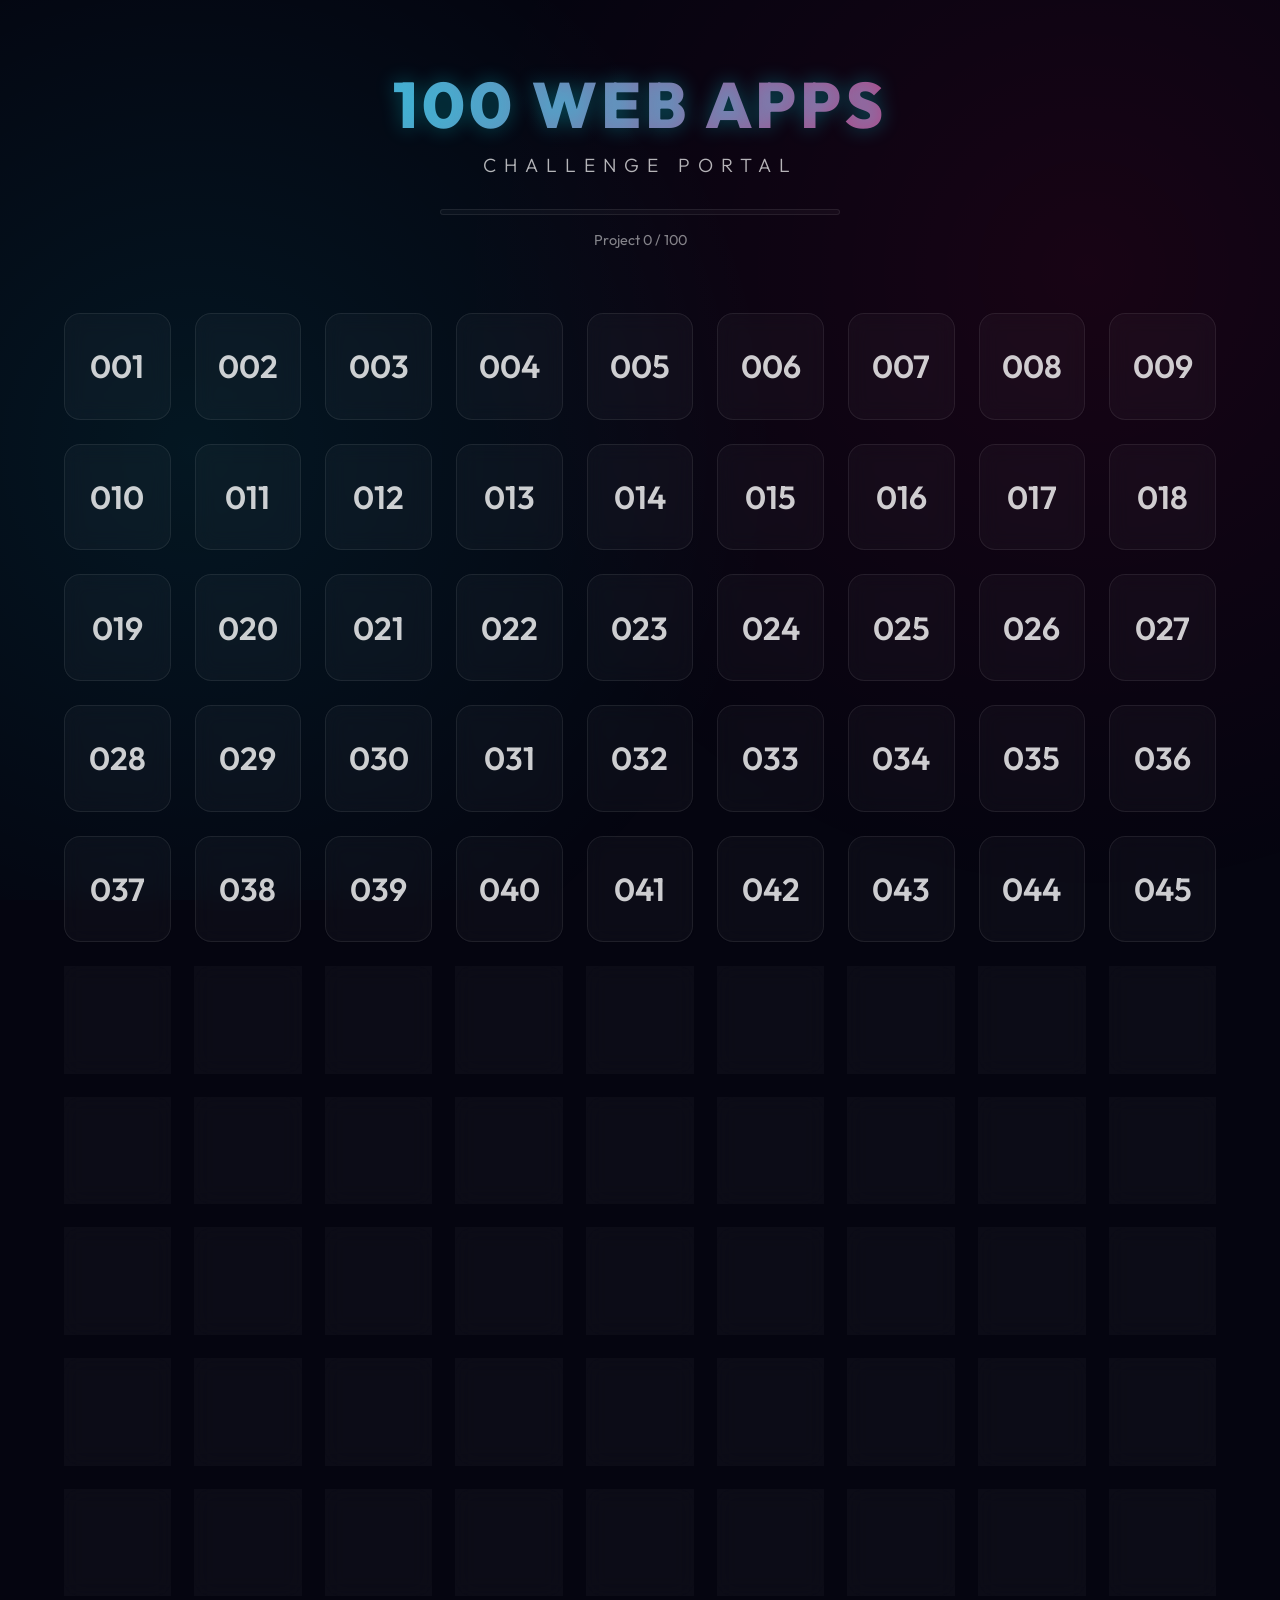
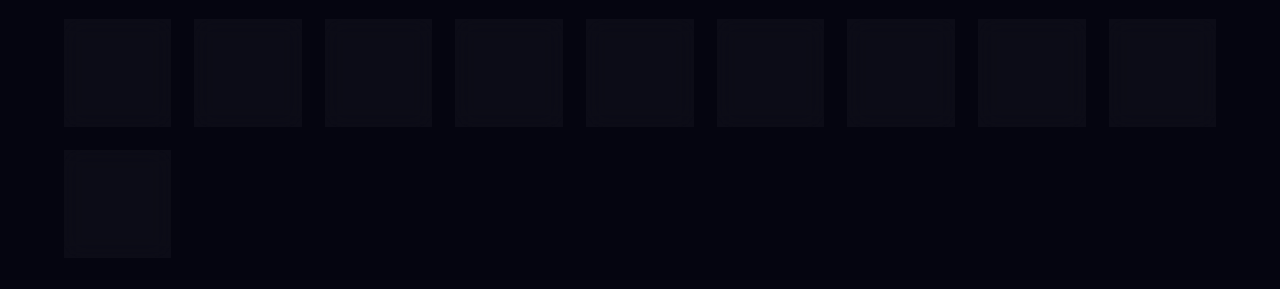
==== 000_portal/index.html @ 9a4ee741 "000_portalの作成" ====
<!DOCTYPE html>
<html lang="ja">
<head>
    <meta charset="UTF-8">
    <meta name="viewport" content="width=device-width, initial-scale=1.0">
    <title>100 Web Apps Challenge</title>
    <meta name="description" content="100日間で100個のウェブアプリを作成するチャレンジのポータルサイトです。">
    <link rel="preconnect" href="https://fonts.googleapis.com">
    <link rel="preconnect" href="https://fonts.gstatic.com" crossorigin>
    <link href="https://fonts.googleapis.com/css2?family=Outfit:wght@300;400;600;800&display=swap" rel="stylesheet">
    <link rel="stylesheet" href="style.css">
</head>
<body>
    <div class="background-animation"></div>
    
    <header class="header">
        <h1 class="title-glow">100 WEB APPS</h1>
        <p class="subtitle">CHALLENGE PORTAL</p>
        <div class="progress-container">
            <div class="progress-bar" id="progress-bar"></div>
        </div>
        <p class="progress-text">Project <span id="progress-count">0</span> / 100</p>
    </header>

    <main class="grid-container" id="app-grid">
        <!-- Javascriptで動的に100個のアイテムを生成 -->
    </main>

    <script src="script.js"></script>
</body>
</html>
---- 000_portal/style.css ----
:root {
    --bg-color: #050510;
    --primary-color: #00f0ff;
    --secondary-color: #ff0055;
    --text-color: #ffffff;
    --card-bg: rgba(255, 255, 255, 0.03);
    --card-border: rgba(255, 255, 255, 0.08);
    --card-hover: rgba(0, 240, 255, 0.15);
}

* {
    margin: 0;
    padding: 0;
    box-sizing: border-box;
    font-family: 'Outfit', sans-serif;
}

body {
    background-color: var(--bg-color);
    color: var(--text-color);
    min-height: 100vh;
    overflow-x: hidden;
    position: relative;
}

/* 動的な背景 */
.background-animation {
    position: fixed;
    top: 0;
    left: 0;
    width: 100vw;
    height: 100vh;
    z-index: -1;
    background: 
        radial-gradient(circle at 15% 50%, rgba(0, 240, 255, 0.08) 0%, transparent 50%),
        radial-gradient(circle at 85% 30%, rgba(255, 0, 85, 0.08) 0%, transparent 50%);
    animation: bgPulse 10s ease-in-out infinite alternate;
}

@keyframes bgPulse {
    0% { transform: scale(1); }
    100% { transform: scale(1.1); }
}

.header {
    text-align: center;
    padding: 4rem 2rem 2rem;
    position: relative;
    z-index: 1;
}

.title-glow {
    font-size: 4rem;
    font-weight: 800;
    letter-spacing: 4px;
    background: linear-gradient(to right, var(--primary-color), var(--secondary-color));
    -webkit-background-clip: text;
    -webkit-text-fill-color: transparent;
    text-shadow: 0 0 20px rgba(0, 240, 255, 0.3);
    margin-bottom: 0.5rem;
}

.subtitle {
    font-size: 1.2rem;
    font-weight: 300;
    letter-spacing: 8px;
    color: rgba(255, 255, 255, 0.7);
    margin-bottom: 2rem;
}

/* プログレスバー */
.progress-container {
    width: 100%;
    max-width: 400px;
    height: 6px;
    background: var(--card-bg);
    border-radius: 10px;
    margin: 0 auto 1rem;
    overflow: hidden;
    border: 1px solid var(--card-border);
}

.progress-bar {
    height: 100%;
    width: 0%; /* JSで更新 */
    background: linear-gradient(to right, var(--primary-color), #0066ff);
    box-shadow: 0 0 10px var(--primary-color);
    transition: width 1s cubic-bezier(0.4, 0, 0.2, 1);
}

.progress-text {
    font-size: 0.9rem;
    color: rgba(255, 255, 255, 0.5);
}

/* グリッドレイアウト */
.grid-container {
    display: grid;
    grid-template-columns: repeat(auto-fill, minmax(100px, 1fr));
    gap: 1.5rem;
    padding: 2rem 5%;
    max-width: 1400px;
    margin: 0 auto;
    position: relative;
    z-index: 1;
}

/* カードのデザイン (Glassmorphism) */
.app-card {
    position: relative;
    aspect-ratio: 1;
    display: flex;
    align-items: center;
    justify-content: center;
    text-decoration: none;
    background: var(--card-bg);
    backdrop-filter: blur(10px);
    -webkit-backdrop-filter: blur(10px);
    border: 1px solid var(--card-border);
    border-radius: 16px;
    transition: all 0.4s cubic-bezier(0.175, 0.885, 0.32, 1.275);
    overflow: hidden;
}

.app-card::before {
    content: '';
    position: absolute;
    top: 0;
    left: -100%;
    width: 50%;
    height: 100%;
    background: linear-gradient(
        to right,
        transparent,
        rgba(255, 255, 255, 0.1),
        transparent
    );
    transform: skewX(-20deg);
    transition: left 0.7s ease;
}

.app-card:hover {
    transform: translateY(-10px) scale(1.05);
    background: var(--card-hover);
    border-color: rgba(0, 240, 255, 0.4);
    box-shadow: 0 15px 30px rgba(0, 0, 0, 0.5), 0 0 20px rgba(0, 240, 255, 0.2);
}

.app-card:hover::before {
    left: 200%;
}

.card-number {
    font-size: 2rem;
    font-weight: 600;
    color: rgba(255, 255, 255, 0.8);
    transition: all 0.3s ease;
}

.app-card:hover .card-number {
    color: #fff;
    text-shadow: 0 0 10px var(--primary-color);
    transform: scale(1.2);
}

/* アニメーション表示用（JSでクラス追加） */
.app-card.fade-in {
    animation: fadeInRise 0.6s ease forwards;
    opacity: 0;
    transform: translateY(20px);
}

@keyframes fadeInRise {
    to {
        opacity: 1;
        transform: translateY(0);
    }
}

/* レスポンシブ対応 */
@media (max-width: 768px) {
    .title-glow {
        font-size: 2.5rem;
    }
    .grid-container {
        grid-template-columns: repeat(auto-fill, minmax(80px, 1fr));
        gap: 1rem;
    }
    .card-number {
        font-size: 1.5rem;
    }
}
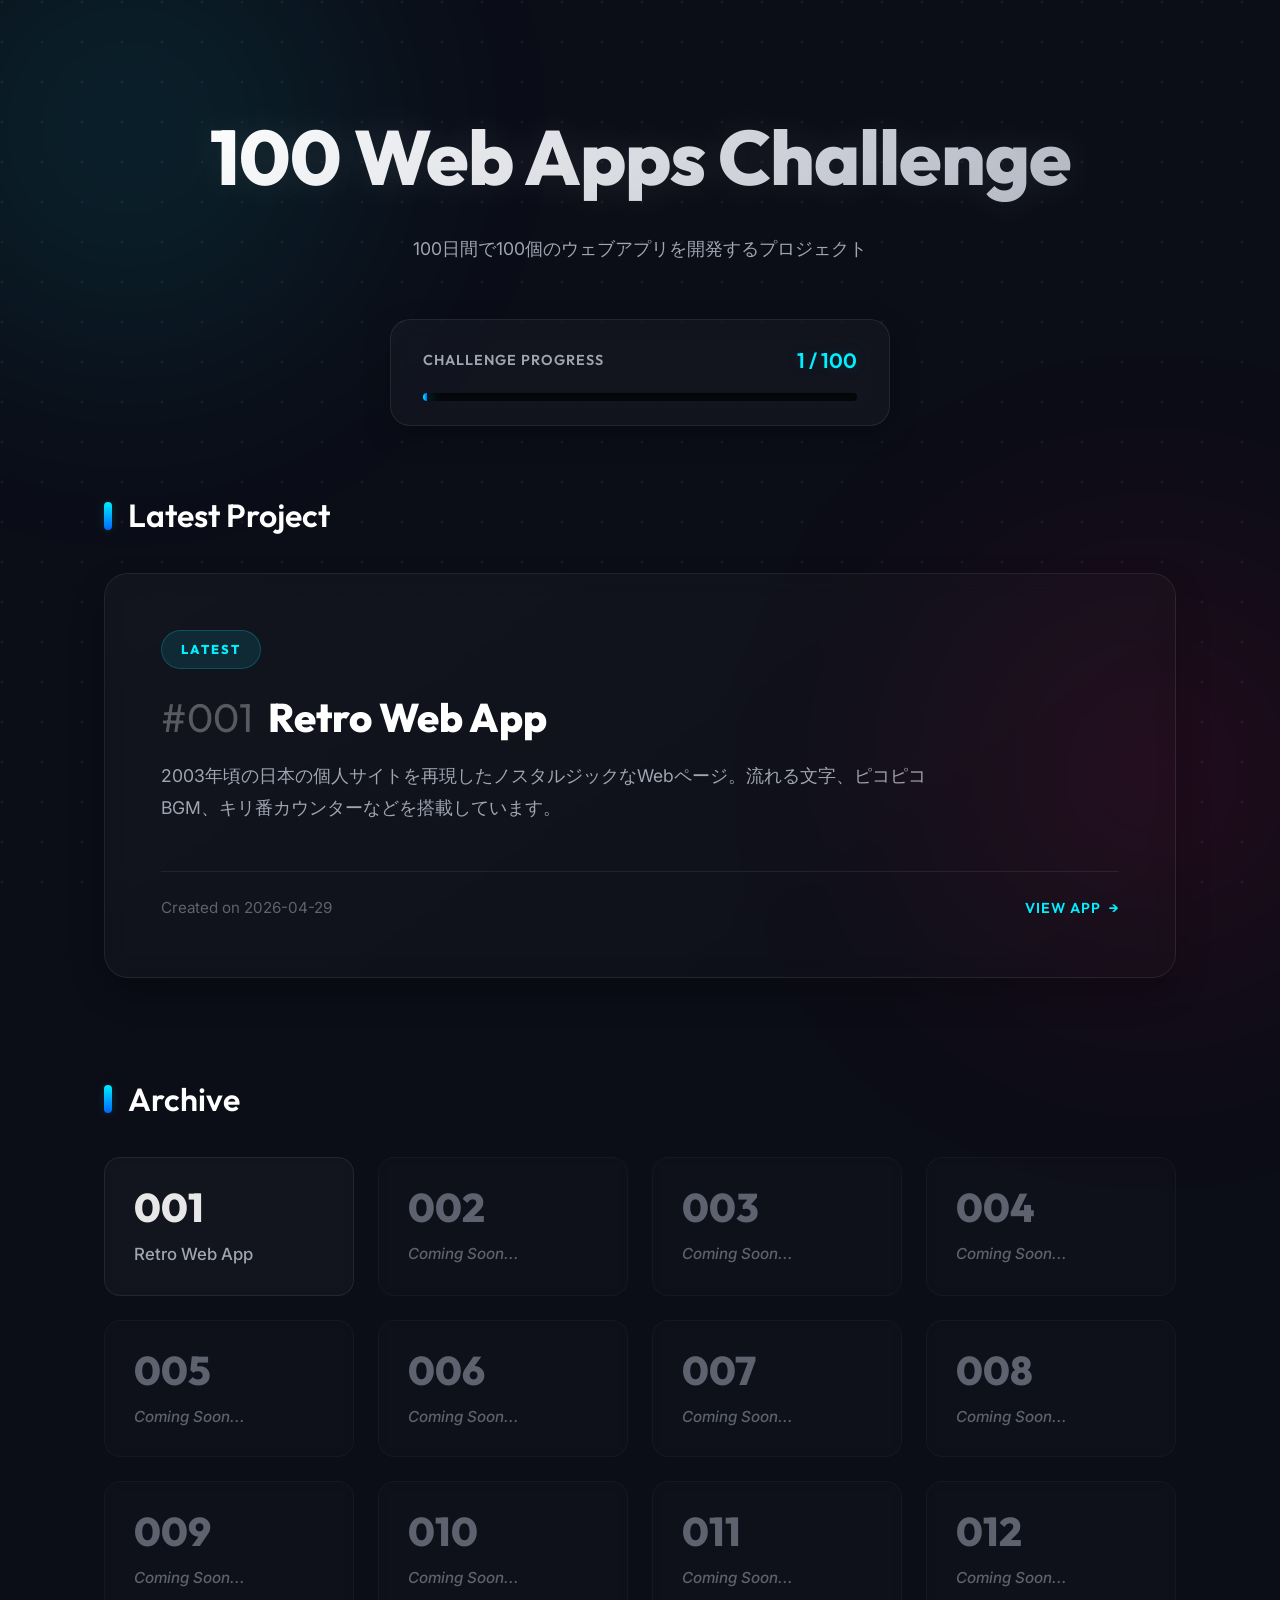
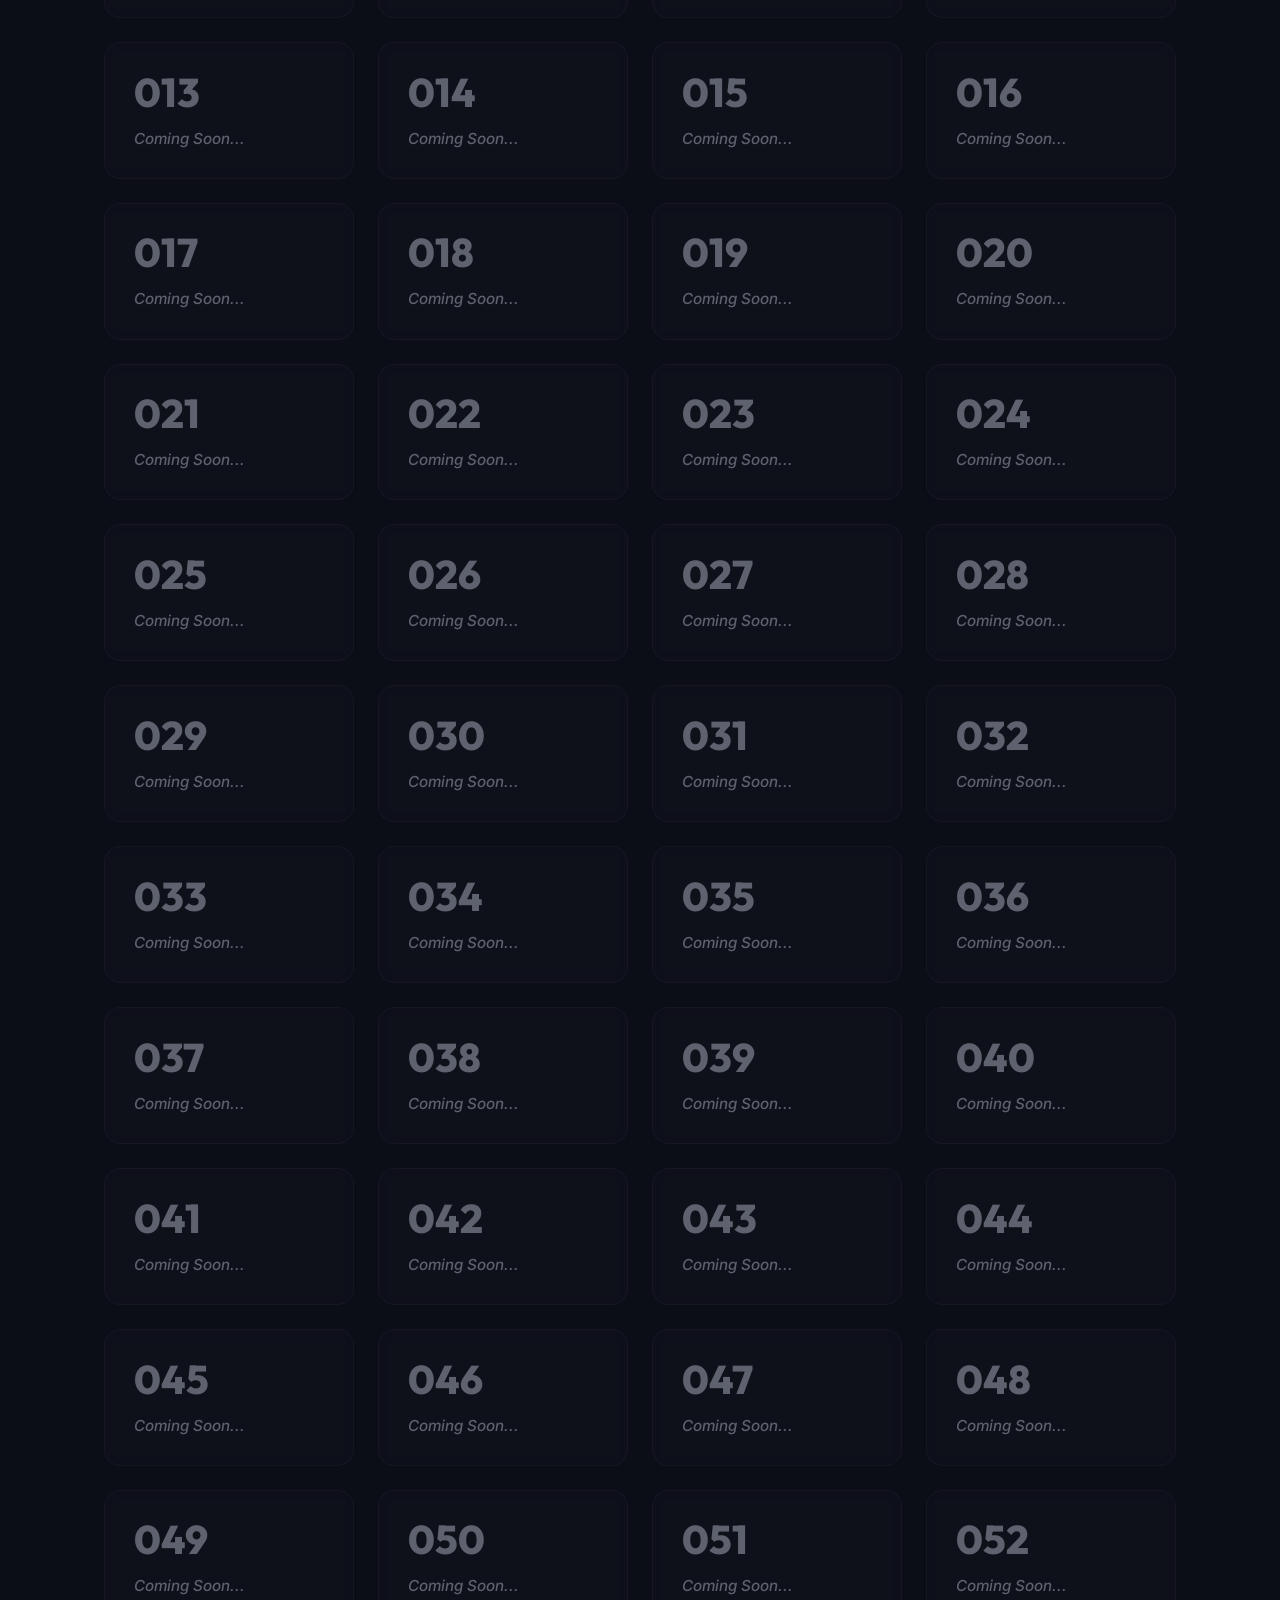
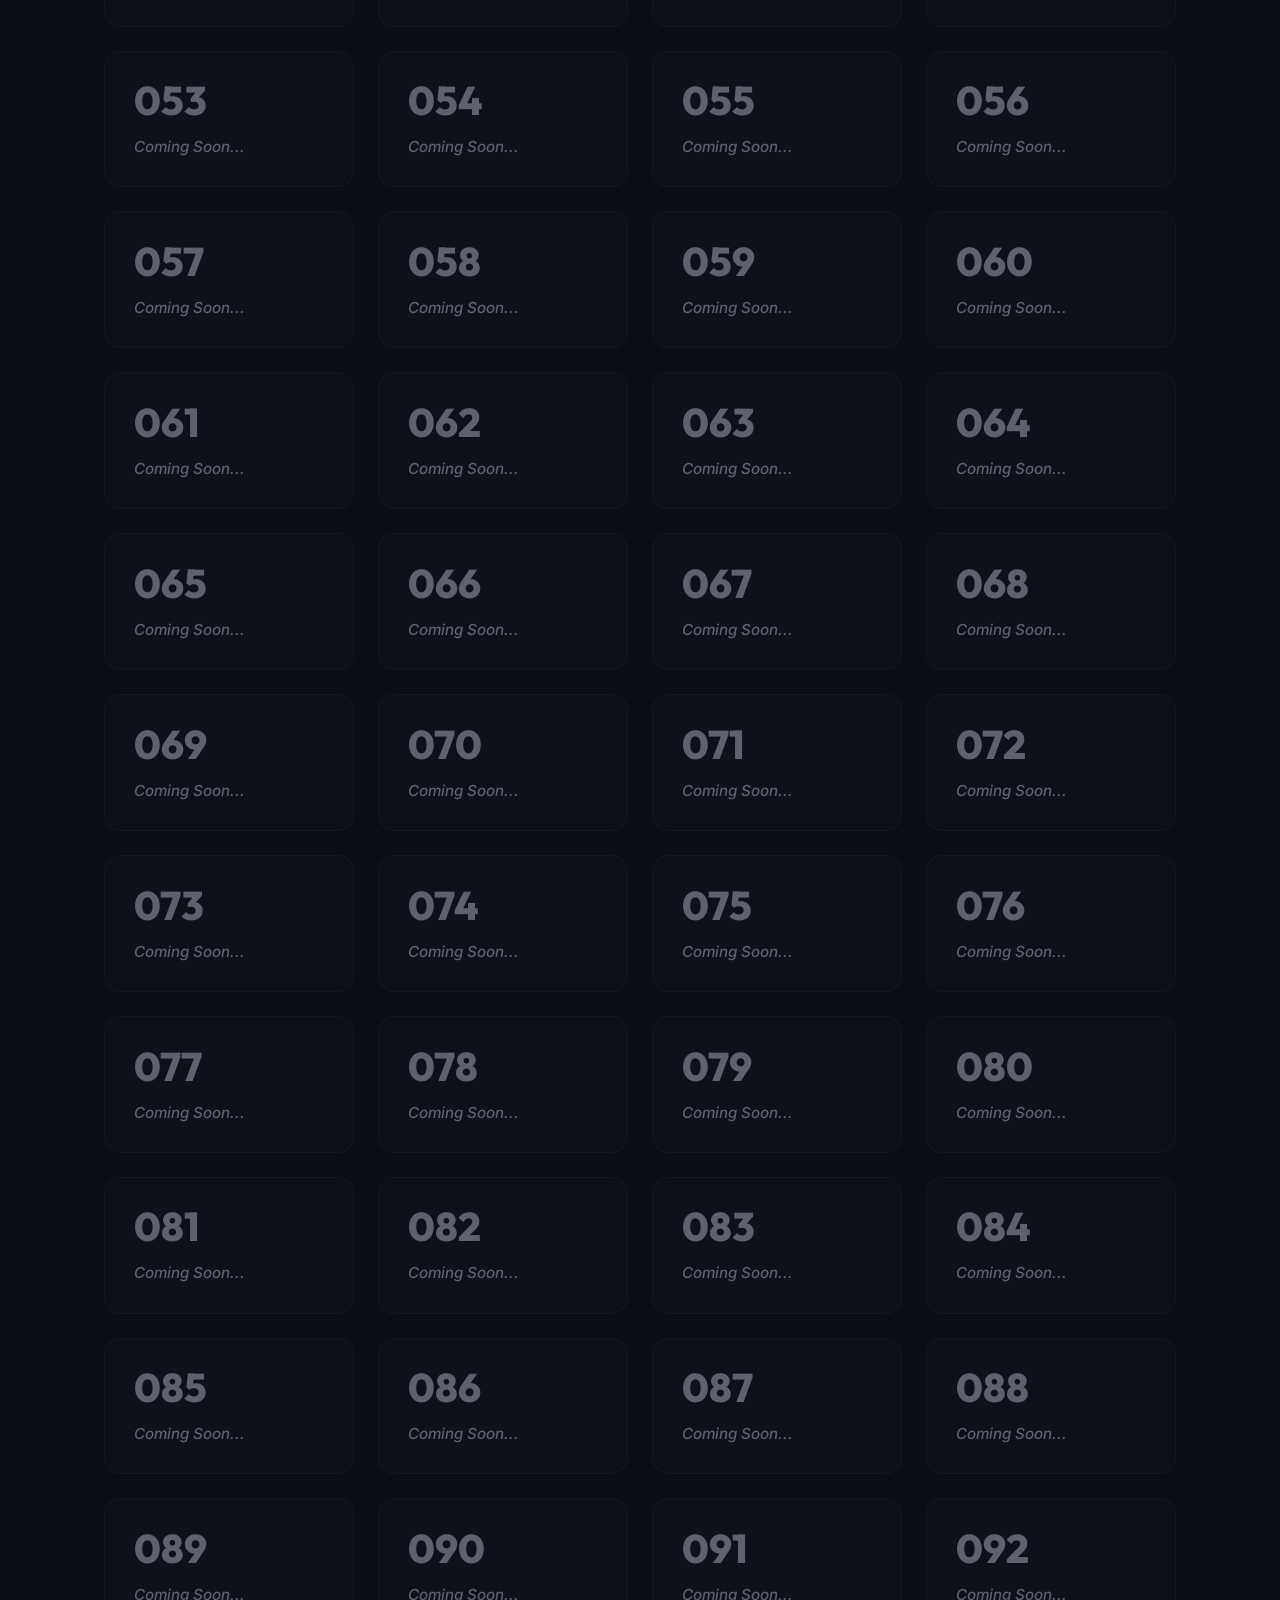
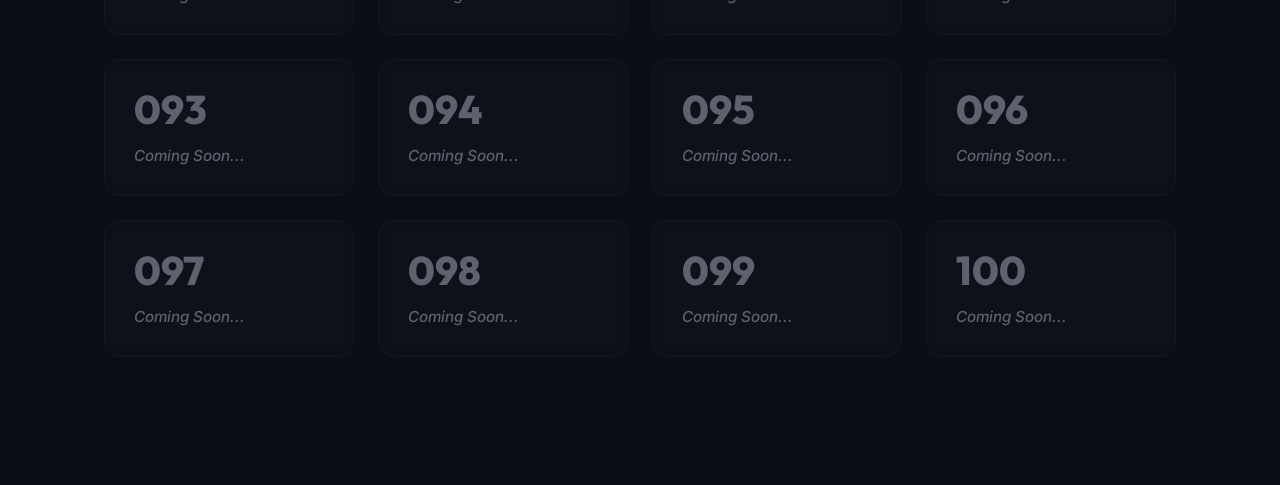
==== commit 1cc15e2e: "001の全体的な修正" ====
--- a/000_portal/index.html
+++ b/000_portal/index.html
@@ -1,31 +1,60 @@
 <!DOCTYPE html>
 <html lang="ja">
+
 <head>
     <meta charset="UTF-8">
     <meta name="viewport" content="width=device-width, initial-scale=1.0">
     <title>100 Web Apps Challenge</title>
     <meta name="description" content="100日間で100個のウェブアプリを作成するチャレンジのポータルサイトです。">
+    <!-- Google Fonts -->
     <link rel="preconnect" href="https://fonts.googleapis.com">
     <link rel="preconnect" href="https://fonts.gstatic.com" crossorigin>
-    <link href="https://fonts.googleapis.com/css2?family=Outfit:wght@300;400;600;800&display=swap" rel="stylesheet">
+    <link
+        href="https://fonts.googleapis.com/css2?family=Inter:wght@300;400;500;600&family=Outfit:wght@300;400;600;800&display=swap"
+        rel="stylesheet">
     <link rel="stylesheet" href="style.css">
 </head>
+
 <body>
+    <!-- 背景のエフェクト -->
     <div class="background-animation"></div>
-    
-    <header class="header">
-        <h1 class="title-glow">100 WEB APPS</h1>
-        <p class="subtitle">CHALLENGE PORTAL</p>
-        <div class="progress-container">
-            <div class="progress-bar" id="progress-bar"></div>
-        </div>
-        <p class="progress-text">Project <span id="progress-count">0</span> / 100</p>
-    </header>
+    <div class="glow-orb top-left"></div>
+    <div class="glow-orb bottom-right"></div>
 
-    <main class="grid-container" id="app-grid">
-        <!-- Javascriptで動的に100個のアイテムを生成 -->
-    </main>
+    <div class="container">
+        <!-- ヒーローセクション -->
+        <header class="hero-section">
+            <h1 class="title-glow">100 Web Apps Challenge</h1>
+            <p class="subtitle">100日間で100個のウェブアプリを開発するプロジェクト</p>
+
+            <div class="progress-wrapper">
+                <div class="progress-info">
+                    <span class="progress-label">Challenge Progress</span>
+                    <span class="progress-text"><span id="progress-count">0</span> / 100</span>
+                </div>
+                <div class="progress-container">
+                    <div class="progress-bar" id="progress-bar"></div>
+                </div>
+            </div>
+        </header>
+
+        <!-- ピックアップ（最新アプリ）セクション -->
+        <section class="pickup-section" id="pickup-section">
+            <h2 class="section-title">Latest Project</h2>
+            <!-- JavaScriptで動的に最新アプリを表示 -->
+            <div id="pickup-card-container"></div>
+        </section>
+
+        <!-- アーカイブ（全アプリー覧）セクション -->
+        <section class="archive-section">
+            <h2 class="section-title">Archive</h2>
+            <div class="grid-container" id="app-grid">
+                <!-- JavaScriptで動的に100個のアイテムを生成 -->
+            </div>
+        </section>
+    </div>
 
     <script src="script.js"></script>
 </body>
-</html>
+
+</html>
--- a/000_portal/style.css
+++ b/000_portal/style.css
@@ -1,169 +1,409 @@
 :root {
-    --bg-color: #050510;
+    --bg-color: #0b0d17;
+    /* 深みのあるダークブルー/ブラック */
+    --surface-color: rgba(255, 255, 255, 0.03);
+    --surface-border: rgba(255, 255, 255, 0.08);
+    --surface-hover: rgba(255, 255, 255, 0.08);
     --primary-color: #00f0ff;
+    --primary-color-dim: rgba(0, 240, 255, 0.15);
     --secondary-color: #ff0055;
-    --text-color: #ffffff;
-    --card-bg: rgba(255, 255, 255, 0.03);
-    --card-border: rgba(255, 255, 255, 0.08);
-    --card-hover: rgba(0, 240, 255, 0.15);
+    --text-primary: #ffffff;
+    --text-secondary: #a0a5b1;
+    --text-muted: #5e626e;
+    --font-heading: 'Outfit', sans-serif;
+    --font-body: 'Inter', sans-serif;
 }
 
 * {
     margin: 0;
     padding: 0;
     box-sizing: border-box;
-    font-family: 'Outfit', sans-serif;
 }
 
 body {
     background-color: var(--bg-color);
-    color: var(--text-color);
+    color: var(--text-primary);
+    font-family: var(--font-body);
     min-height: 100vh;
     overflow-x: hidden;
     position: relative;
-}
-
-/* 動的な背景 */
+    line-height: 1.6;
+}
+
+/* --- 背景エフェクト --- */
 .background-animation {
     position: fixed;
     top: 0;
     left: 0;
     width: 100vw;
     height: 100vh;
+    z-index: -2;
+    background: url('data:image/svg+xml;utf8,<svg xmlns="http://www.w3.org/2000/svg" width="40" height="40" viewBox="0 0 40 40"><circle cx="2" cy="2" r="1.5" fill="rgba(255,255,255,0.05)"/></svg>') repeat;
+}
+
+.glow-orb {
+    position: fixed;
+    width: 50vw;
+    height: 50vw;
+    border-radius: 50%;
     z-index: -1;
-    background: 
-        radial-gradient(circle at 15% 50%, rgba(0, 240, 255, 0.08) 0%, transparent 50%),
-        radial-gradient(circle at 85% 30%, rgba(255, 0, 85, 0.08) 0%, transparent 50%);
-    animation: bgPulse 10s ease-in-out infinite alternate;
-}
-
-@keyframes bgPulse {
-    0% { transform: scale(1); }
-    100% { transform: scale(1.1); }
-}
-
-.header {
+    filter: blur(120px);
+    opacity: 0.15;
+    pointer-events: none;
+    animation: floatOrb 15s ease-in-out infinite alternate;
+}
+
+.glow-orb.top-left {
+    top: -15vw;
+    left: -15vw;
+    background: radial-gradient(circle, var(--primary-color) 0%, transparent 70%);
+}
+
+.glow-orb.bottom-right {
+    bottom: -15vw;
+    right: -15vw;
+    background: radial-gradient(circle, var(--secondary-color) 0%, transparent 70%);
+    animation-delay: -7.5s;
+}
+
+@keyframes floatOrb {
+    0% {
+        transform: scale(1) translate(0, 0);
+    }
+
+    100% {
+        transform: scale(1.1) translate(5%, 5%);
+    }
+}
+
+/* --- レイアウト --- */
+.container {
+    max-width: 1200px;
+    margin: 0 auto;
+    padding: 0 5%;
+}
+
+/* --- ヒーローセクション --- */
+.hero-section {
     text-align: center;
-    padding: 4rem 2rem 2rem;
+    padding: 6rem 0 4rem;
     position: relative;
-    z-index: 1;
+    display: flex;
+    flex-direction: column;
+    align-items: center;
 }
 
 .title-glow {
-    font-size: 4rem;
+    font-family: var(--font-heading);
+    font-size: clamp(2.5rem, 6vw, 5rem);
     font-weight: 800;
-    letter-spacing: 4px;
-    background: linear-gradient(to right, var(--primary-color), var(--secondary-color));
+    letter-spacing: -1px;
+    background: linear-gradient(135deg, #ffffff 0%, #b0b5c1 100%);
     -webkit-background-clip: text;
     -webkit-text-fill-color: transparent;
-    text-shadow: 0 0 20px rgba(0, 240, 255, 0.3);
-    margin-bottom: 0.5rem;
+    margin-bottom: 1rem;
+    text-shadow: 0 0 40px rgba(255, 255, 255, 0.1);
 }
 
 .subtitle {
-    font-size: 1.2rem;
-    font-weight: 300;
-    letter-spacing: 8px;
-    color: rgba(255, 255, 255, 0.7);
-    margin-bottom: 2rem;
+    font-size: 1.1rem;
+    color: var(--text-secondary);
+    margin-bottom: 3.5rem;
+    max-width: 600px;
 }
 
 /* プログレスバー */
+.progress-wrapper {
+    width: 100%;
+    max-width: 500px;
+    background: var(--surface-color);
+    border: 1px solid var(--surface-border);
+    border-radius: 20px;
+    padding: 1.5rem 2rem;
+    backdrop-filter: blur(10px);
+    -webkit-backdrop-filter: blur(10px);
+    box-shadow: 0 10px 30px rgba(0, 0, 0, 0.2);
+}
+
+.progress-info {
+    display: flex;
+    justify-content: space-between;
+    margin-bottom: 1rem;
+    font-family: var(--font-heading);
+    font-weight: 600;
+}
+
+.progress-label {
+    color: var(--text-secondary);
+    letter-spacing: 1px;
+    text-transform: uppercase;
+    font-size: 0.9rem;
+    margin-top: 0.3rem;
+}
+
+.progress-text {
+    color: var(--primary-color);
+    font-size: 1.3rem;
+    text-shadow: 0 0 15px var(--primary-color-dim);
+}
+
 .progress-container {
     width: 100%;
-    max-width: 400px;
-    height: 6px;
-    background: var(--card-bg);
-    border-radius: 10px;
-    margin: 0 auto 1rem;
+    height: 8px;
+    background: rgba(0, 0, 0, 0.6);
+    border-radius: 4px;
     overflow: hidden;
-    border: 1px solid var(--card-border);
+    box-shadow: inset 0 1px 3px rgba(0, 0, 0, 0.5);
 }
 
 .progress-bar {
     height: 100%;
-    width: 0%; /* JSで更新 */
-    background: linear-gradient(to right, var(--primary-color), #0066ff);
-    box-shadow: 0 0 10px var(--primary-color);
-    transition: width 1s cubic-bezier(0.4, 0, 0.2, 1);
-}
-
-.progress-text {
-    font-size: 0.9rem;
-    color: rgba(255, 255, 255, 0.5);
-}
-
-/* グリッドレイアウト */
-.grid-container {
-    display: grid;
-    grid-template-columns: repeat(auto-fill, minmax(100px, 1fr));
-    gap: 1.5rem;
-    padding: 2rem 5%;
-    max-width: 1400px;
-    margin: 0 auto;
+    width: 0%;
+    background: linear-gradient(90deg, var(--primary-color), #0066ff);
+    box-shadow: 0 0 15px var(--primary-color);
+    transition: width 1.5s cubic-bezier(0.175, 0.885, 0.32, 1.275);
+}
+
+/* --- セクション共通 --- */
+.section-title {
+    font-family: var(--font-heading);
+    font-size: 2rem;
+    font-weight: 600;
+    margin-bottom: 2rem;
+    color: var(--text-primary);
+    display: flex;
+    align-items: center;
+    gap: 1rem;
+}
+
+.section-title::before {
+    content: '';
+    display: inline-block;
+    width: 8px;
+    height: 28px;
+    background: linear-gradient(to bottom, var(--primary-color), #0066ff);
+    border-radius: 4px;
+    box-shadow: 0 0 10px var(--primary-color-dim);
+}
+
+/* --- ピックアップセクション --- */
+.pickup-section {
+    margin-bottom: 6rem;
+}
+
+.pickup-link {
+    display: block;
+    text-decoration: none;
+    color: inherit;
+    border-radius: 24px;
+    background: linear-gradient(145deg, rgba(255, 255, 255, 0.03), rgba(255, 255, 255, 0.01));
+    border: 1px solid var(--surface-border);
+    overflow: hidden;
+    transition: all 0.4s cubic-bezier(0.175, 0.885, 0.32, 1.275);
     position: relative;
-    z-index: 1;
-}
-
-/* カードのデザイン (Glassmorphism) */
-.app-card {
-    position: relative;
-    aspect-ratio: 1;
-    display: flex;
-    align-items: center;
-    justify-content: center;
-    text-decoration: none;
-    background: var(--card-bg);
-    backdrop-filter: blur(10px);
-    -webkit-backdrop-filter: blur(10px);
-    border: 1px solid var(--card-border);
-    border-radius: 16px;
-    transition: all 0.4s cubic-bezier(0.175, 0.885, 0.32, 1.275);
-    overflow: hidden;
-}
-
-.app-card::before {
+    box-shadow: 0 15px 35px rgba(0, 0, 0, 0.2);
+}
+
+.pickup-link::before {
     content: '';
     position: absolute;
     top: 0;
-    left: -100%;
-    width: 50%;
-    height: 100%;
-    background: linear-gradient(
-        to right,
-        transparent,
-        rgba(255, 255, 255, 0.1),
-        transparent
-    );
-    transform: skewX(-20deg);
-    transition: left 0.7s ease;
-}
-
-.app-card:hover {
-    transform: translateY(-10px) scale(1.05);
-    background: var(--card-hover);
+    left: 0;
+    right: 0;
+    bottom: 0;
+    background: radial-gradient(circle at 80% 20%, var(--primary-color-dim) 0%, transparent 60%);
+    opacity: 0;
+    transition: opacity 0.5s ease;
+    z-index: 0;
+}
+
+.pickup-link:hover {
+    transform: translateY(-8px);
     border-color: rgba(0, 240, 255, 0.4);
-    box-shadow: 0 15px 30px rgba(0, 0, 0, 0.5), 0 0 20px rgba(0, 240, 255, 0.2);
-}
-
-.app-card:hover::before {
-    left: 200%;
-}
-
-.card-number {
-    font-size: 2rem;
+    box-shadow: 0 25px 50px rgba(0, 0, 0, 0.5), 0 0 40px rgba(0, 240, 255, 0.1);
+}
+
+.pickup-link:hover::before {
+    opacity: 1;
+}
+
+.pickup-content {
+    position: relative;
+    z-index: 1;
+    padding: 3.5rem;
+    backdrop-filter: blur(10px);
+    -webkit-backdrop-filter: blur(10px);
+}
+
+.pickup-badge {
+    display: inline-block;
+    background: rgba(0, 240, 255, 0.1);
+    color: var(--primary-color);
+    font-family: var(--font-heading);
+    font-weight: 800;
+    font-size: 0.8rem;
+    letter-spacing: 2px;
+    padding: 0.5rem 1.2rem;
+    border-radius: 30px;
+    margin-bottom: 1.5rem;
+    border: 1px solid rgba(0, 240, 255, 0.2);
+}
+
+.pickup-title {
+    font-family: var(--font-heading);
+    font-size: 2.5rem;
+    font-weight: 800;
+    margin-bottom: 1.2rem;
+    line-height: 1.2;
+}
+
+.pickup-id {
+    color: rgba(255, 255, 255, 0.3);
+    font-weight: 400;
+    margin-right: 0.5rem;
+}
+
+.pickup-description {
+    color: var(--text-secondary);
+    font-size: 1.1rem;
+    max-width: 800px;
+    margin-bottom: 3rem;
+    line-height: 1.8;
+}
+
+.pickup-footer {
+    display: flex;
+    justify-content: space-between;
+    align-items: center;
+    border-top: 1px solid var(--surface-border);
+    padding-top: 1.5rem;
+}
+
+.pickup-date {
+    color: var(--text-muted);
+    font-size: 0.95rem;
+}
+
+.pickup-action {
+    color: var(--primary-color);
     font-weight: 600;
-    color: rgba(255, 255, 255, 0.8);
+    display: flex;
+    align-items: center;
+    gap: 0.5rem;
+    transition: gap 0.3s ease;
+    font-family: var(--font-heading);
+    letter-spacing: 1px;
+    text-transform: uppercase;
+    font-size: 0.9rem;
+}
+
+.pickup-link:hover .pickup-action {
+    gap: 1rem;
+    text-shadow: 0 0 10px var(--primary-color-dim);
+}
+
+/* --- アーカイブグリッドセクション --- */
+.archive-section {
+    margin-bottom: 8rem;
+}
+
+.grid-container {
+    display: grid;
+    grid-template-columns: repeat(auto-fill, minmax(220px, 1fr));
+    gap: 1.5rem;
+}
+
+/* アプリカード */
+.app-card {
+    text-decoration: none;
+    color: inherit;
+    background: var(--surface-color);
+    border: 1px solid var(--surface-border);
+    border-radius: 16px;
+    padding: 1.8rem;
+    display: flex;
+    flex-direction: column;
+    gap: 1rem;
+    transition: all 0.3s cubic-bezier(0.175, 0.885, 0.32, 1.275);
+    position: relative;
+    overflow: hidden;
+    backdrop-filter: blur(5px);
+    -webkit-backdrop-filter: blur(5px);
+}
+
+.app-card.completed {
+    cursor: pointer;
+}
+
+.app-card.completed:hover {
+    transform: translateY(-8px);
+    background: var(--surface-hover);
+    border-color: rgba(0, 240, 255, 0.3);
+    box-shadow: 0 15px 30px rgba(0, 0, 0, 0.3), 0 0 20px rgba(0, 240, 255, 0.1);
+}
+
+/* カードのグラデーションライン */
+.app-card.completed::after {
+    content: '';
+    position: absolute;
+    bottom: 0;
+    left: 0;
+    width: 100%;
+    height: 3px;
+    background: linear-gradient(90deg, var(--primary-color), var(--secondary-color));
+    opacity: 0;
+    transition: opacity 0.3s ease;
+}
+
+.app-card.completed:hover::after {
+    opacity: 1;
+}
+
+.app-card .card-number {
+    font-family: var(--font-heading);
+    font-size: 2.5rem;
+    font-weight: 800;
+    color: rgba(255, 255, 255, 0.9);
+    line-height: 1;
     transition: all 0.3s ease;
 }
 
-.app-card:hover .card-number {
-    color: #fff;
-    text-shadow: 0 0 10px var(--primary-color);
-    transform: scale(1.2);
-}
-
-/* アニメーション表示用（JSでクラス追加） */
+.app-card .card-title {
+    font-size: 1.05rem;
+    font-weight: 500;
+    color: var(--text-secondary);
+    line-height: 1.4;
+    transition: color 0.3s ease;
+}
+
+.app-card.completed:hover .card-number {
+    color: var(--primary-color);
+    text-shadow: 0 0 15px var(--primary-color-dim);
+}
+
+.app-card.completed:hover .card-title {
+    color: var(--text-primary);
+}
+
+/* 無効（未完成）なアプリカード */
+.app-card.disabled {
+    opacity: 0.4;
+    cursor: not-allowed;
+    background: rgba(255, 255, 255, 0.015);
+    border-color: rgba(255, 255, 255, 0.03);
+}
+
+.app-card.disabled .card-number {
+    color: var(--text-muted);
+}
+
+.app-card.disabled .card-title {
+    color: var(--text-muted);
+    font-size: 0.95rem;
+    font-style: italic;
+}
+
+/* アニメーション用クラス */
 .app-card.fade-in {
     animation: fadeInRise 0.6s ease forwards;
     opacity: 0;
@@ -177,16 +417,63 @@
     }
 }
 
-/* レスポンシブ対応 */
+/* --- レスポンシブ対応 --- */
 @media (max-width: 768px) {
+    .hero-section {
+        padding: 4rem 0 3rem;
+    }
+
+    .pickup-content {
+        padding: 2rem;
+    }
+
+    .pickup-title {
+        font-size: 1.8rem;
+    }
+
+    .pickup-description {
+        font-size: 1rem;
+    }
+
+    .grid-container {
+        grid-template-columns: repeat(auto-fill, minmax(160px, 1fr));
+        gap: 1rem;
+    }
+
+    .app-card {
+        padding: 1.5rem;
+    }
+
+    .app-card .card-number {
+        font-size: 2rem;
+    }
+
+    .app-card .card-title {
+        font-size: 0.95rem;
+    }
+}
+
+@media (max-width: 480px) {
     .title-glow {
-        font-size: 2.5rem;
-    }
+        font-size: 2.2rem;
+    }
+
+    .progress-wrapper {
+        padding: 1.2rem;
+        border-radius: 16px;
+    }
+
     .grid-container {
-        grid-template-columns: repeat(auto-fill, minmax(80px, 1fr));
+        grid-template-columns: repeat(2, 1fr);
+    }
+
+    .pickup-footer {
+        flex-direction: column;
+        align-items: flex-start;
         gap: 1rem;
     }
-    .card-number {
-        font-size: 1.5rem;
-    }
-}
+
+    .app-card {
+        padding: 1.2rem;
+    }
+}
